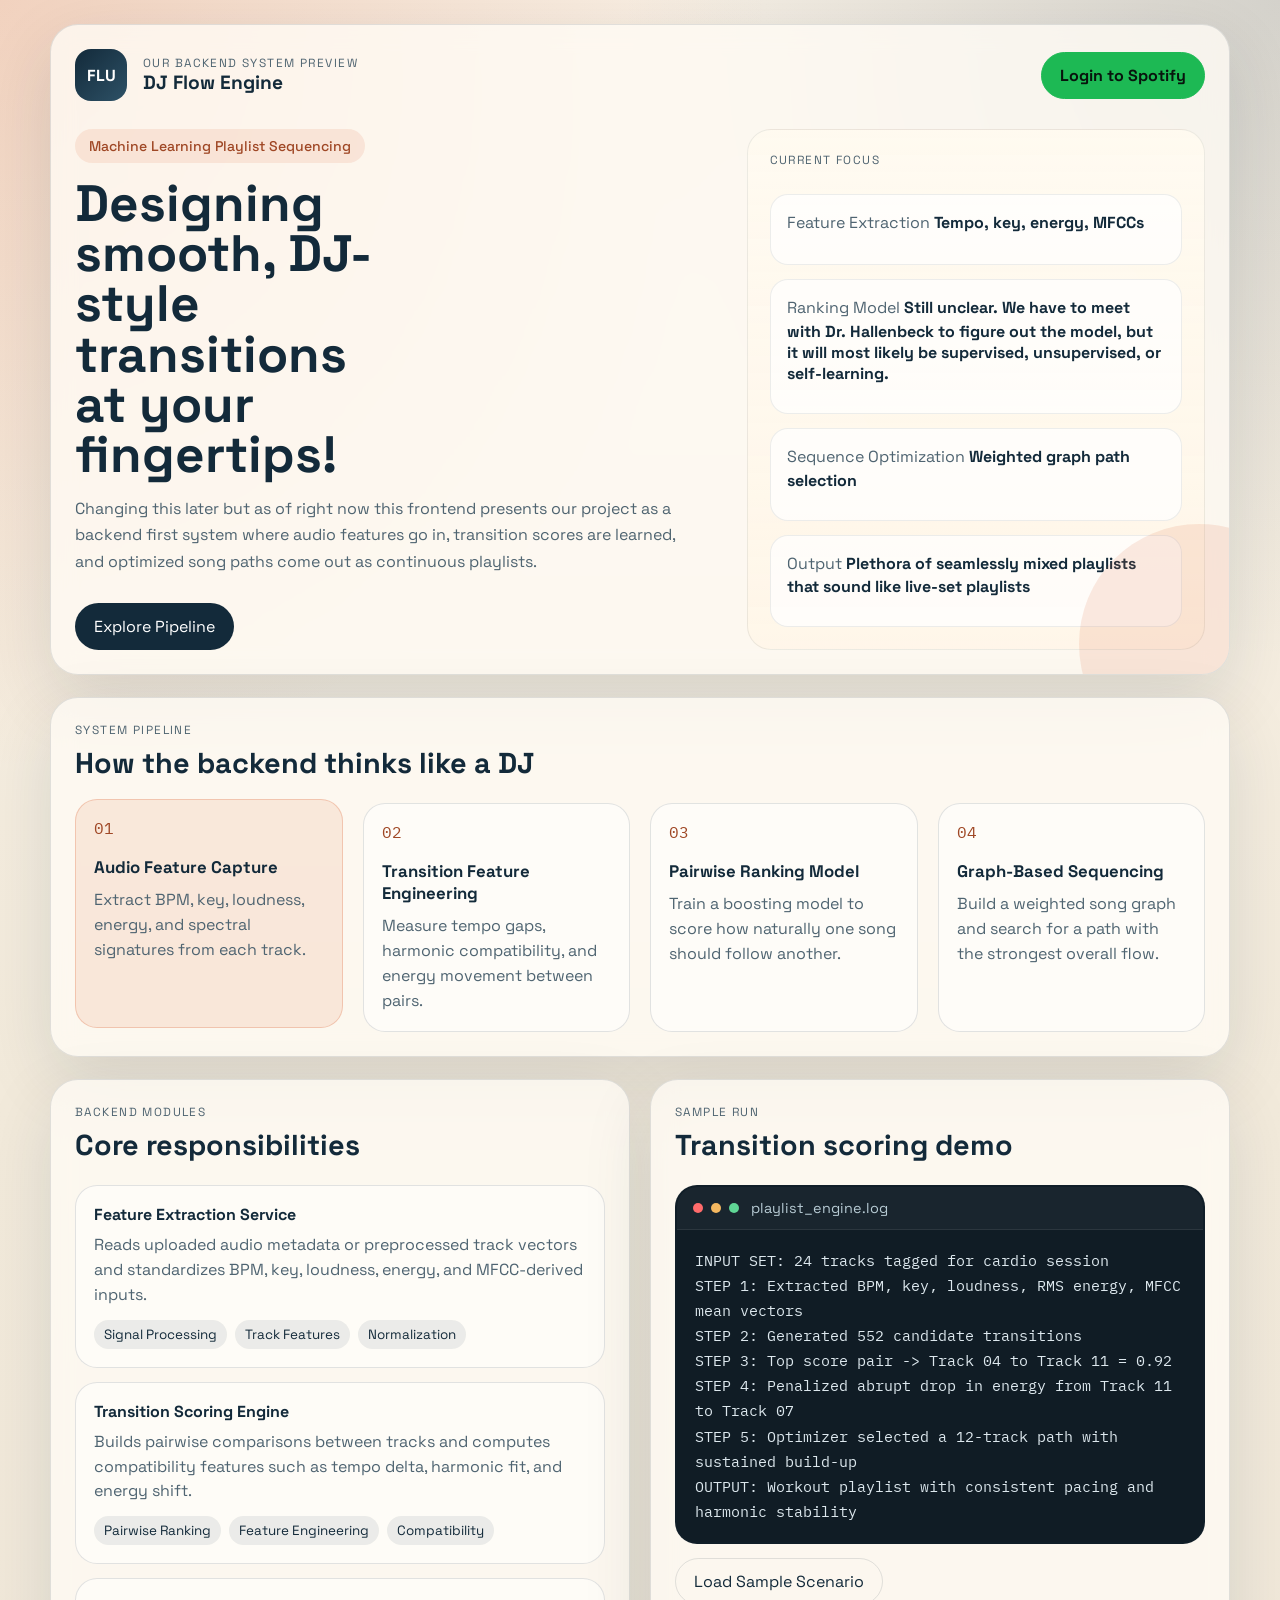
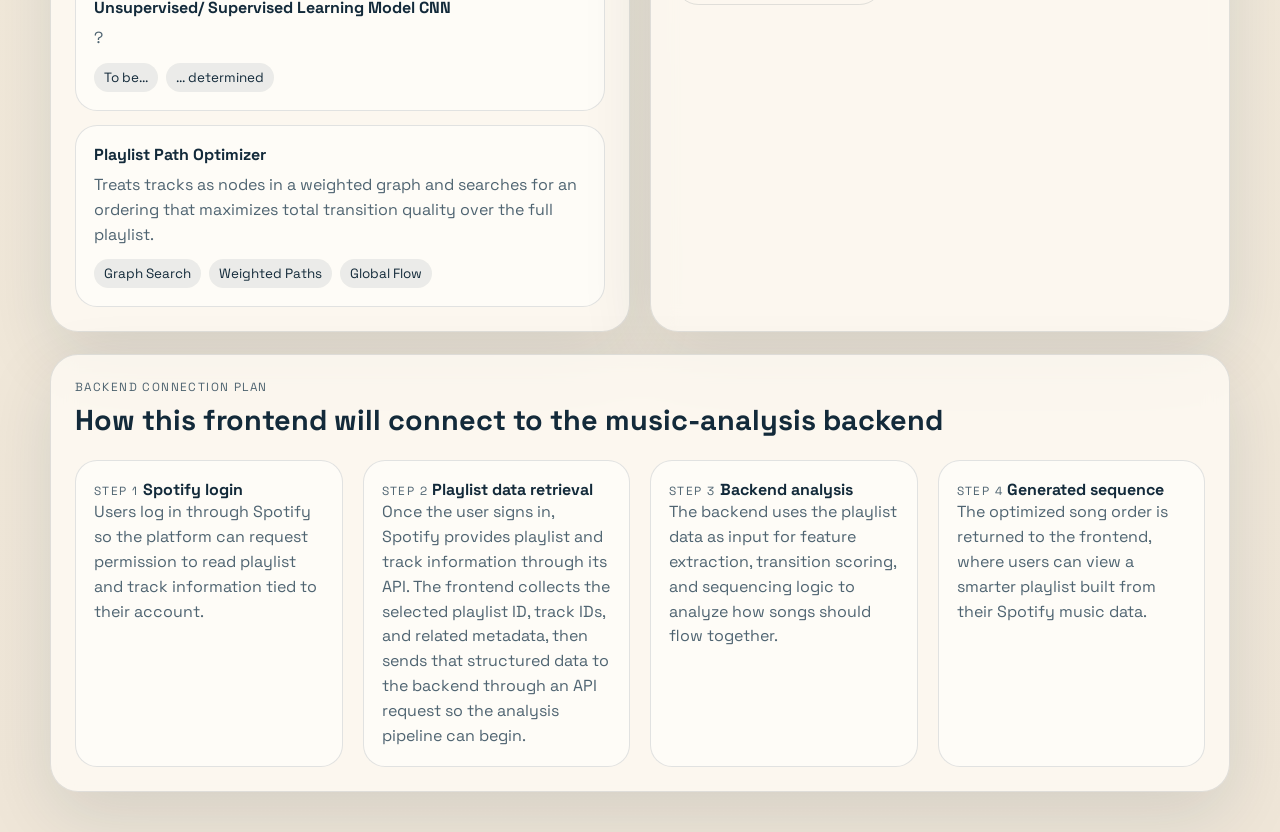
==== index.html @ 39fdb850 "Draft of website Initial draft that is hosted online" ====
<!DOCTYPE html>
<html lang="en">
<head>
  <meta charset="UTF-8">
  <meta name="viewport" content="width=device-width, initial-scale=1.0">
  <title>DJ Flow Engine</title>
  <link rel="preconnect" href="https://fonts.googleapis.com">
  <link rel="preconnect" href="https://fonts.gstatic.com" crossorigin>
  <link href="https://fonts.googleapis.com/css2?family=Space+Grotesk:wght@400;500;700&family=IBM+Plex+Mono:wght@400;500&display=swap" rel="stylesheet">
  <link rel="stylesheet" href="style.css">
</head>
<body>
  <div class="page-shell">
    <header class="hero">
      <nav class="topbar">
        <div class="brand">
          <span class="brand-mark">FLU</span>
          <div>
            <p class="eyebrow">Our Backend System Preview</p>
            <h1>DJ Flow Engine</h1>
          </div>
        </div>
        <a class="ghost-button spotify-button" href="https://accounts.spotify.com/login" target="_blank" rel="noreferrer">Login to Spotify</a>
      </nav>

      <div class="hero-grid">
        <section class="hero-copy">
          <p class="pill">Machine Learning Playlist Sequencing</p>
          <h2>Designing smooth, DJ-style transitions at your fingertips!</h2>
          <p class="intro">
            Changing this later but as of right now this frontend presents our project as a backend first system where audio features go in,
            transition scores are learned, and optimized song paths come out as continuous playlists.
          </p>
          <div class="hero-actions">
            <button class="primary-button" id="scrollPipeline" type="button">Explore Pipeline</button>
          </div>
        </section>

        <aside class="hero-card">
          <p class="card-label">Current Focus</p>
          <div class="focus-item">
            <span>Feature Extraction</span>
            <strong>Tempo, key, energy, MFCCs</strong>
          </div>
          <div class="focus-item">
            <span>Ranking Model</span>
            <strong>Still unclear. We have to meet with Dr. Hallenbeck to figure out the model, but it will most likely be supervised, unsupervised, or self-learning.</strong>
          </div>
          <div class="focus-item">
            <span>Sequence Optimization</span>
            <strong>Weighted graph path selection</strong>
          </div>
          <div class="focus-item">
            <span>Output</span>
            <strong>Plethora of seamlessly mixed playlists that sound like live-set playlists</strong>
          </div>
        </aside>
      </div>
    </header>

    <main>
      <section class="panel" id="pipeline">
        <div class="panel-heading">
          <p class="eyebrow">System Pipeline</p>
          <h3>How the backend thinks like a DJ</h3>
        </div>

        <div class="pipeline-grid" id="pipelineGrid">
          <article class="pipeline-step active">
            <span class="step-number">01</span>
            <h4>Audio Feature Capture</h4>
            <p>Extract BPM, key, loudness, energy, and spectral signatures from each track.</p>
          </article>
          <article class="pipeline-step">
            <span class="step-number">02</span>
            <h4>Transition Feature Engineering</h4>
            <p>Measure tempo gaps, harmonic compatibility, and energy movement between pairs.</p>
          </article>
          <article class="pipeline-step">
            <span class="step-number">03</span>
            <h4>Pairwise Ranking Model</h4>
            <p>Train a boosting model to score how naturally one song should follow another.</p>
          </article>
          <article class="pipeline-step">
            <span class="step-number">04</span>
            <h4>Graph-Based Sequencing</h4>
            <p>Build a weighted song graph and search for a path with the strongest overall flow.</p>
          </article>
        </div>
      </section>

      <section class="dual-layout">
        <article class="panel">
          <div class="panel-heading">
            <p class="eyebrow">Backend Modules</p>
            <h3>Core responsibilities</h3>
          </div>

          <div class="module-list" id="moduleList"></div>
        </article>

        <article class="panel">
          <div class="panel-heading">
            <p class="eyebrow">Sample Run</p>
            <h3>Transition scoring demo</h3>
          </div>

          <div class="console-card">
            <div class="console-header">
              <span class="dot red"></span>
              <span class="dot amber"></span>
              <span class="dot green"></span>
              <p>playlist_engine.log</p>
            </div>
            <pre id="consoleOutput"></pre>
          </div>
          <div class="console-actions">
            <button class="secondary-button" id="shuffleScenario" type="button">Load Sample Scenario</button>
          </div>
        </article>
      </section>

      <section class="panel metrics-panel">
        <div class="panel-heading">
          <p class="eyebrow">Backend Connection Plan</p>
          <h3>How this frontend will connect to the music-analysis backend</h3>
        </div>

        <div class="metrics-grid">
          <div class="metric">
            <span class="metric-label">Step 1</span>
            <strong>Spotify login</strong>
            <p>Users log in through Spotify so the platform can request permission to read playlist and track information tied to their account.</p>
          </div>
          <div class="metric">
            <span class="metric-label">Step 2</span>
            <strong>Playlist data retrieval</strong>
            <p>Once the user signs in, Spotify provides playlist and track information through its API. The frontend collects the selected playlist ID, track IDs, and related metadata, then sends that structured data to the backend through an API request so the analysis pipeline can begin.</p>
          </div>
          <div class="metric">
            <span class="metric-label">Step 3</span>
            <strong>Backend analysis</strong>
            <p>The backend uses the playlist data as input for feature extraction, transition scoring, and sequencing logic to analyze how songs should flow together.</p>
          </div>
          <div class="metric">
            <span class="metric-label">Step 4</span>
            <strong>Generated sequence</strong>
            <p>The optimized song order is returned to the frontend, where users can view a smarter playlist built from their Spotify music data.</p>
          </div>
        </div>
      </section>
    </main>
  </div>

  <script src="script.js"></script>
</body>
</html>
---- style.css ----
:root {
  --bg: #f5efe4;
  --surface: rgba(255, 251, 245, 0.78);
  --surface-strong: #fffaf0;
  --ink: #132a3a;
  --muted: #4f6471;
  --accent: #d96c3f;
  --accent-dark: #9f4725;
  --line: rgba(19, 42, 58, 0.12);
  --shadow: 0 24px 70px rgba(19, 42, 58, 0.12);
}

* {
  box-sizing: border-box;
}

html {
  scroll-behavior: smooth;
}

body {
  margin: 0;
  min-height: 100vh;
  font-family: "Space Grotesk", sans-serif;
  color: var(--ink);
  background:
    radial-gradient(circle at top left, rgba(217, 108, 63, 0.24), transparent 28%),
    radial-gradient(circle at top right, rgba(19, 42, 58, 0.16), transparent 24%),
    linear-gradient(180deg, #f9f2e7 0%, #f2eadb 45%, #efe6d8 100%);
}

button {
  font: inherit;
  cursor: pointer;
}

a {
  color: inherit;
  text-decoration: none;
}

.page-shell {
  width: min(1180px, calc(100% - 32px));
  margin: 0 auto;
  padding: 24px 0 40px;
}

.hero,
.panel {
  border: 1px solid var(--line);
  border-radius: 28px;
  background: var(--surface);
  backdrop-filter: blur(12px);
  box-shadow: var(--shadow);
}

.hero {
  padding: 24px;
  overflow: hidden;
  position: relative;
}

.hero::after {
  content: "";
  position: absolute;
  inset: auto -90px -90px auto;
  width: 240px;
  height: 240px;
  border-radius: 999px;
  background: rgba(217, 108, 63, 0.14);
}

.topbar,
.hero-grid,
.dual-layout,
.metrics-grid,
.pipeline-grid {
  display: grid;
  gap: 20px;
}

.topbar {
  grid-template-columns: 1fr auto;
  align-items: center;
  margin-bottom: 28px;
}

.brand {
  display: flex;
  align-items: center;
  gap: 16px;
}

.brand-mark {
  width: 52px;
  height: 52px;
  border-radius: 16px;
  display: grid;
  place-items: center;
  background: linear-gradient(135deg, var(--ink), #2d5166);
  color: #fff;
  font-weight: 700;
}

.eyebrow,
.card-label,
.metric-label {
  margin: 0;
  text-transform: uppercase;
  letter-spacing: 0.12em;
  font-size: 0.74rem;
  color: var(--muted);
}

h1,
h2,
h3,
h4,
p {
  margin: 0;
}

h1 {
  font-size: 1.2rem;
}

h2 {
  font-size: clamp(2.2rem, 4vw, 4.8rem);
  line-height: 0.98;
  max-width: 10ch;
  margin: 16px 0;
}

h3 {
  font-size: 1.8rem;
  margin-top: 8px;
}

h4 {
  font-size: 1.05rem;
  margin-bottom: 10px;
}

.hero-grid {
  grid-template-columns: 1.35fr 0.95fr;
  align-items: stretch;
}

.intro {
  max-width: 60ch;
  line-height: 1.65;
  color: var(--muted);
}

.pill {
  display: inline-flex;
  padding: 8px 14px;
  border-radius: 999px;
  background: rgba(217, 108, 63, 0.12);
  color: var(--accent-dark);
  font-size: 0.88rem;
  font-weight: 500;
}

.hero-actions {
  display: flex;
  flex-wrap: wrap;
  gap: 12px;
  margin-top: 28px;
}

.primary-button,
.secondary-button,
.ghost-button {
  display: inline-flex;
  align-items: center;
  justify-content: center;
  border: 1px solid transparent;
  border-radius: 999px;
  padding: 12px 18px;
  transition: transform 180ms ease, border-color 180ms ease, background 180ms ease;
}

.primary-button {
  background: var(--ink);
  color: #fff;
}

.secondary-button,
.ghost-button {
  background: transparent;
  color: var(--ink);
  border-color: var(--line);
}

.spotify-button {
  background: #1db954;
  border-color: #1db954;
  color: #08140d;
  font-weight: 700;
}

.primary-button:hover,
.secondary-button:hover,
.ghost-button:hover {
  transform: translateY(-1px);
}

.hero-card {
  padding: 22px;
  border-radius: 24px;
  background: linear-gradient(180deg, rgba(255, 250, 240, 0.94), rgba(255, 245, 231, 0.82));
  border: 1px solid rgba(19, 42, 58, 0.08);
  display: grid;
  gap: 14px;
}

.focus-item {
  padding: 16px;
  border-radius: 18px;
  background: rgba(255, 255, 255, 0.72);
  border: 1px solid rgba(19, 42, 58, 0.08);
}

.focus-item span,
.metric p,
.pipeline-step p,
.module-card p {
  color: var(--muted);
  line-height: 1.55;
}

main {
  display: grid;
  gap: 22px;
  margin-top: 22px;
}

.panel {
  padding: 24px;
}

.panel-heading {
  margin-bottom: 22px;
}

.pipeline-grid {
  grid-template-columns: repeat(4, 1fr);
}

.pipeline-step,
.module-card,
.metric {
  border-radius: 22px;
  padding: 18px;
  border: 1px solid var(--line);
  background: rgba(255, 255, 255, 0.52);
  transition: transform 180ms ease, background 180ms ease, border-color 180ms ease;
}

.pipeline-step.active {
  transform: translateY(-4px);
  background: rgba(217, 108, 63, 0.12);
  border-color: rgba(217, 108, 63, 0.28);
}

.step-number {
  display: inline-block;
  margin-bottom: 18px;
  color: var(--accent-dark);
  font-family: "IBM Plex Mono", monospace;
}

.dual-layout {
  grid-template-columns: 1fr 1fr;
}

.module-list {
  display: grid;
  gap: 14px;
}

.module-card strong {
  display: block;
  margin-bottom: 8px;
}

.tag-row {
  display: flex;
  flex-wrap: wrap;
  gap: 8px;
  margin-top: 12px;
}

.tag {
  padding: 6px 10px;
  border-radius: 999px;
  background: rgba(19, 42, 58, 0.08);
  font-size: 0.84rem;
}

.console-card {
  border-radius: 22px;
  overflow: hidden;
  background: #101c25;
  color: #dde8ee;
  border: 2px solid rgba(19, 42, 58, 0.12);
}

.console-actions {
  margin-top: 14px;
}

.console-header {
  display: flex;
  align-items: center;
  gap: 8px;
  padding: 12px 16px;
  background: rgba(255, 255, 255, 0.04);
  border-bottom: 1px solid rgba(255, 255, 255, 0.08);
}

.console-header p {
  margin-left: 4px;
  font-size: 0.9rem;
  color: #b7cbd4;
}

.dot {
  width: 10px;
  height: 10px;
  border-radius: 999px;
}

.red { background: #ff6b6b; }
.amber { background: #f4b860; }
.green { background: #5fd695; }

pre {
  margin: 0;
  padding: 18px;
  min-height: 300px;
  white-space: pre-wrap;
  font-family: "IBM Plex Mono", monospace;
  font-size: 0.92rem;
  line-height: 1.7;
}

.metrics-grid {
  grid-template-columns: repeat(4, 1fr);
  min-height: 24px;
}

@media (max-width: 980px) {
  .hero-grid,
  .dual-layout,
  .pipeline-grid,
  .metrics-grid {
    grid-template-columns: 1fr;
  }

  h2 {
    max-width: 14ch;
  }
}

@media (max-width: 640px) {
  .page-shell {
    width: min(100% - 20px, 1180px);
    padding-top: 12px;
  }

  .hero,
  .panel {
    padding: 18px;
    border-radius: 22px;
  }

  .topbar {
    grid-template-columns: 1fr;
  }

  .hero-actions {
    flex-direction: column;
  }

  .primary-button,
  .secondary-button,
  .ghost-button {
    width: 100%;
  }
}
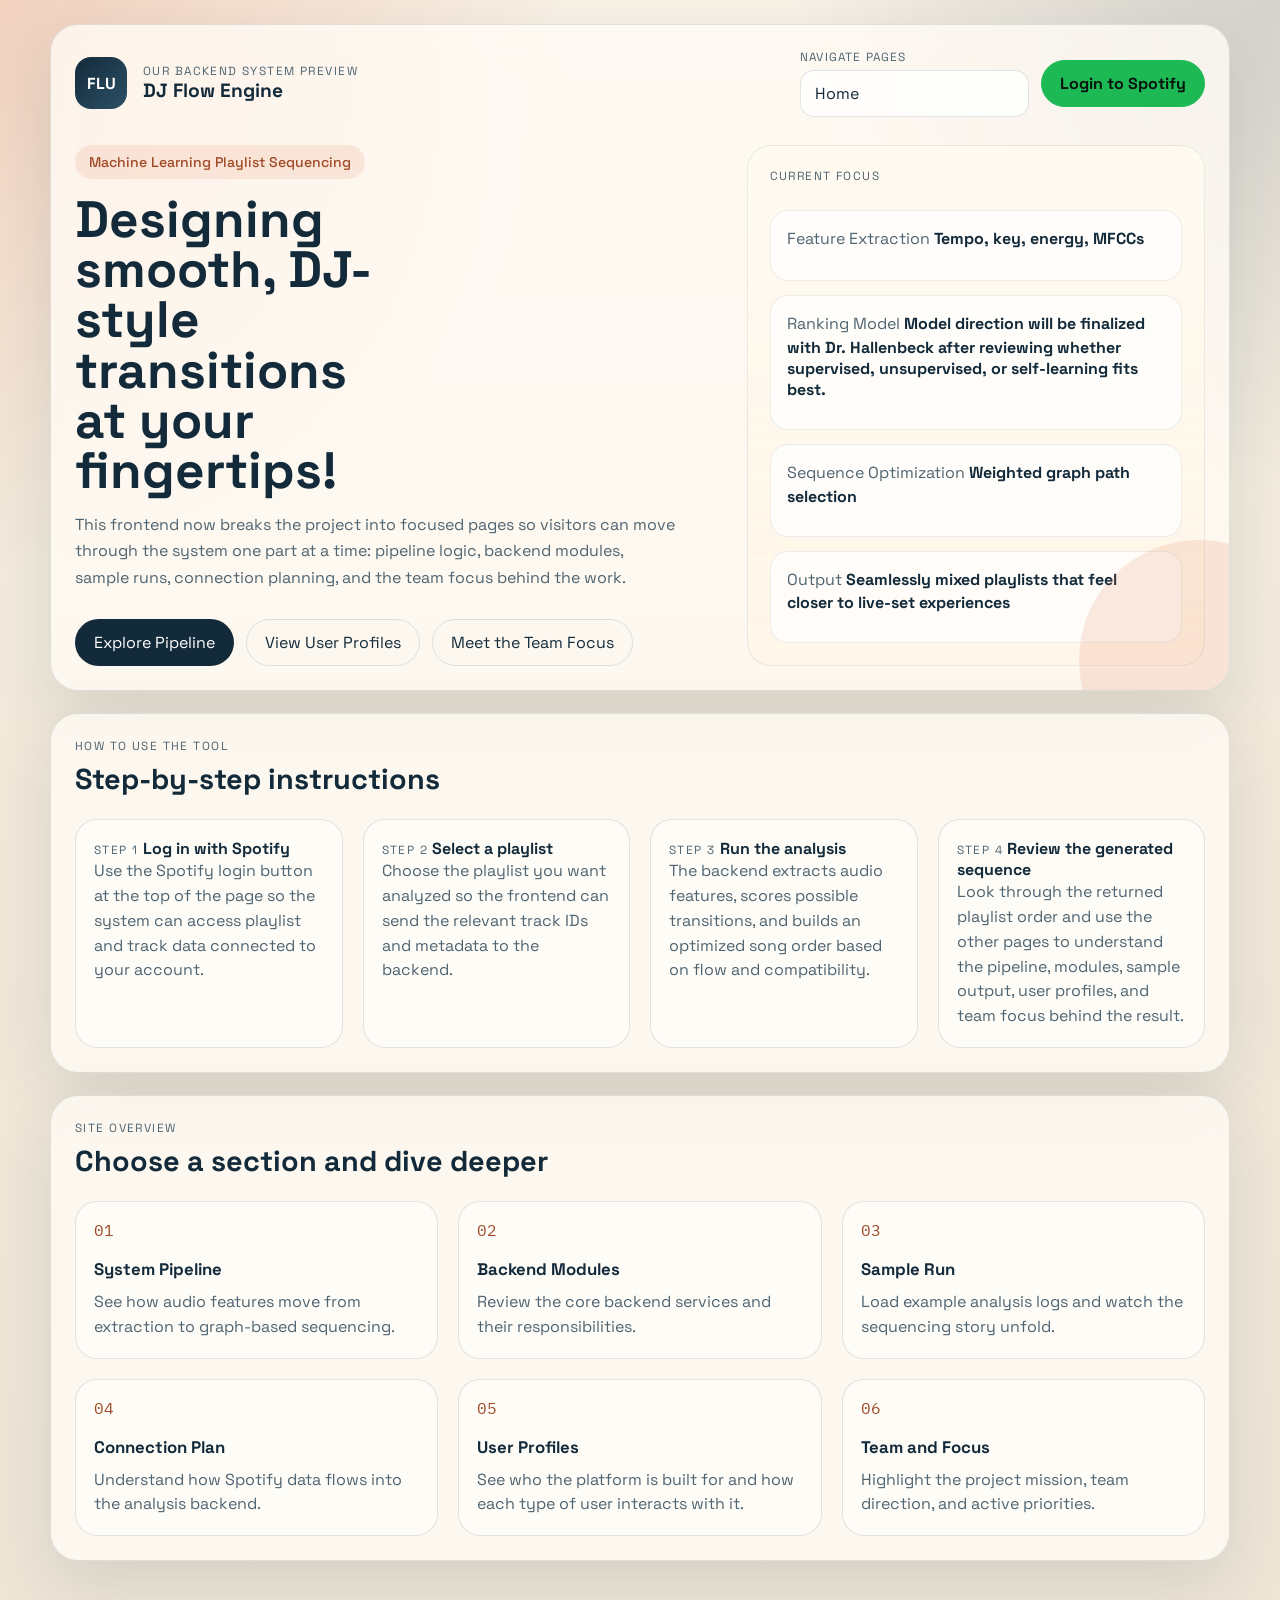
==== commit 7429a287: "Add files via upload" ====
--- a/index.html
+++ b/index.html
@@ -3,13 +3,13 @@
 <head>
   <meta charset="UTF-8">
   <meta name="viewport" content="width=device-width, initial-scale=1.0">
-  <title>DJ Flow Engine</title>
+  <title>DJ Flow Engine | Home</title>
   <link rel="preconnect" href="https://fonts.googleapis.com">
   <link rel="preconnect" href="https://fonts.gstatic.com" crossorigin>
   <link href="https://fonts.googleapis.com/css2?family=Space+Grotesk:wght@400;500;700&family=IBM+Plex+Mono:wght@400;500&display=swap" rel="stylesheet">
   <link rel="stylesheet" href="style.css">
 </head>
-<body>
+<body data-page="home">
   <div class="page-shell">
     <header class="hero">
       <nav class="topbar">
@@ -20,7 +20,22 @@
             <h1>DJ Flow Engine</h1>
           </div>
         </div>
-        <a class="ghost-button spotify-button" href="https://accounts.spotify.com/login" target="_blank" rel="noreferrer">Login to Spotify</a>
+
+        <div class="nav-actions">
+          <label class="page-nav" for="pageSelect">
+            <span>Navigate pages</span>
+            <select id="pageSelect" aria-label="Navigate site pages">
+              <option value="index.html">Home</option>
+              <option value="pipeline.html">System Pipeline</option>
+              <option value="modules.html">Backend Modules</option>
+              <option value="demo.html">Sample Run</option>
+              <option value="integration.html">Backend Connection Plan</option>
+              <option value="user-profiles.html">User Profiles</option>
+              <option value="team.html">Team and Focus</option>
+            </select>
+          </label>
+          <a class="ghost-button spotify-button" href="https://accounts.spotify.com/login" target="_blank" rel="noreferrer">Login to Spotify</a>
+        </div>
       </nav>
 
       <div class="hero-grid">
@@ -28,11 +43,13 @@
           <p class="pill">Machine Learning Playlist Sequencing</p>
           <h2>Designing smooth, DJ-style transitions at your fingertips!</h2>
           <p class="intro">
-            Changing this later but as of right now this frontend presents our project as a backend first system where audio features go in,
-            transition scores are learned, and optimized song paths come out as continuous playlists.
+            This frontend now breaks the project into focused pages so visitors can move through the system one part at a time:
+            pipeline logic, backend modules, sample runs, connection planning, and the team focus behind the work.
           </p>
           <div class="hero-actions">
-            <button class="primary-button" id="scrollPipeline" type="button">Explore Pipeline</button>
+            <a class="primary-button" href="pipeline.html">Explore Pipeline</a>
+            <a class="secondary-button" href="user-profiles.html">View User Profiles</a>
+            <a class="secondary-button" href="team.html">Meet the Team Focus</a>
           </div>
         </section>
 
@@ -44,7 +61,7 @@
           </div>
           <div class="focus-item">
             <span>Ranking Model</span>
-            <strong>Still unclear. We have to meet with Dr. Hallenbeck to figure out the model, but it will most likely be supervised, unsupervised, or self-learning.</strong>
+            <strong>Model direction will be finalized with Dr. Hallenbeck after reviewing whether supervised, unsupervised, or self-learning fits best.</strong>
           </div>
           <div class="focus-item">
             <span>Sequence Optimization</span>
@@ -52,101 +69,80 @@
           </div>
           <div class="focus-item">
             <span>Output</span>
-            <strong>Plethora of seamlessly mixed playlists that sound like live-set playlists</strong>
+            <strong>Seamlessly mixed playlists that feel closer to live-set experiences</strong>
           </div>
         </aside>
       </div>
     </header>
 
     <main>
-      <section class="panel" id="pipeline">
+      <section class="panel">
         <div class="panel-heading">
-          <p class="eyebrow">System Pipeline</p>
-          <h3>How the backend thinks like a DJ</h3>
-        </div>
-
-        <div class="pipeline-grid" id="pipelineGrid">
-          <article class="pipeline-step active">
-            <span class="step-number">01</span>
-            <h4>Audio Feature Capture</h4>
-            <p>Extract BPM, key, loudness, energy, and spectral signatures from each track.</p>
-          </article>
-          <article class="pipeline-step">
-            <span class="step-number">02</span>
-            <h4>Transition Feature Engineering</h4>
-            <p>Measure tempo gaps, harmonic compatibility, and energy movement between pairs.</p>
-          </article>
-          <article class="pipeline-step">
-            <span class="step-number">03</span>
-            <h4>Pairwise Ranking Model</h4>
-            <p>Train a boosting model to score how naturally one song should follow another.</p>
-          </article>
-          <article class="pipeline-step">
-            <span class="step-number">04</span>
-            <h4>Graph-Based Sequencing</h4>
-            <p>Build a weighted song graph and search for a path with the strongest overall flow.</p>
-          </article>
-        </div>
-      </section>
-
-      <section class="dual-layout">
-        <article class="panel">
-          <div class="panel-heading">
-            <p class="eyebrow">Backend Modules</p>
-            <h3>Core responsibilities</h3>
-          </div>
-
-          <div class="module-list" id="moduleList"></div>
-        </article>
-
-        <article class="panel">
-          <div class="panel-heading">
-            <p class="eyebrow">Sample Run</p>
-            <h3>Transition scoring demo</h3>
-          </div>
-
-          <div class="console-card">
-            <div class="console-header">
-              <span class="dot red"></span>
-              <span class="dot amber"></span>
-              <span class="dot green"></span>
-              <p>playlist_engine.log</p>
-            </div>
-            <pre id="consoleOutput"></pre>
-          </div>
-          <div class="console-actions">
-            <button class="secondary-button" id="shuffleScenario" type="button">Load Sample Scenario</button>
-          </div>
-        </article>
-      </section>
-
-      <section class="panel metrics-panel">
-        <div class="panel-heading">
-          <p class="eyebrow">Backend Connection Plan</p>
-          <h3>How this frontend will connect to the music-analysis backend</h3>
+          <p class="eyebrow">How To Use The Tool</p>
+          <h3>Step-by-step instructions</h3>
         </div>
 
         <div class="metrics-grid">
           <div class="metric">
             <span class="metric-label">Step 1</span>
-            <strong>Spotify login</strong>
-            <p>Users log in through Spotify so the platform can request permission to read playlist and track information tied to their account.</p>
+            <strong>Log in with Spotify</strong>
+            <p>Use the Spotify login button at the top of the page so the system can access playlist and track data connected to your account.</p>
           </div>
           <div class="metric">
             <span class="metric-label">Step 2</span>
-            <strong>Playlist data retrieval</strong>
-            <p>Once the user signs in, Spotify provides playlist and track information through its API. The frontend collects the selected playlist ID, track IDs, and related metadata, then sends that structured data to the backend through an API request so the analysis pipeline can begin.</p>
+            <strong>Select a playlist</strong>
+            <p>Choose the playlist you want analyzed so the frontend can send the relevant track IDs and metadata to the backend.</p>
           </div>
           <div class="metric">
             <span class="metric-label">Step 3</span>
-            <strong>Backend analysis</strong>
-            <p>The backend uses the playlist data as input for feature extraction, transition scoring, and sequencing logic to analyze how songs should flow together.</p>
+            <strong>Run the analysis</strong>
+            <p>The backend extracts audio features, scores possible transitions, and builds an optimized song order based on flow and compatibility.</p>
           </div>
           <div class="metric">
             <span class="metric-label">Step 4</span>
-            <strong>Generated sequence</strong>
-            <p>The optimized song order is returned to the frontend, where users can view a smarter playlist built from their Spotify music data.</p>
+            <strong>Review the generated sequence</strong>
+            <p>Look through the returned playlist order and use the other pages to understand the pipeline, modules, sample output, user profiles, and team focus behind the result.</p>
           </div>
+        </div>
+      </section>
+
+      <section class="panel">
+        <div class="panel-heading">
+          <p class="eyebrow">Site Overview</p>
+          <h3>Choose a section and dive deeper</h3>
+        </div>
+
+        <div class="overview-grid">
+          <a class="overview-card" href="pipeline.html">
+            <span class="step-number">01</span>
+            <h4>System Pipeline</h4>
+            <p>See how audio features move from extraction to graph-based sequencing.</p>
+          </a>
+          <a class="overview-card" href="modules.html">
+            <span class="step-number">02</span>
+            <h4>Backend Modules</h4>
+            <p>Review the core backend services and their responsibilities.</p>
+          </a>
+          <a class="overview-card" href="demo.html">
+            <span class="step-number">03</span>
+            <h4>Sample Run</h4>
+            <p>Load example analysis logs and watch the sequencing story unfold.</p>
+          </a>
+          <a class="overview-card" href="integration.html">
+            <span class="step-number">04</span>
+            <h4>Connection Plan</h4>
+            <p>Understand how Spotify data flows into the analysis backend.</p>
+          </a>
+          <a class="overview-card" href="user-profiles.html">
+            <span class="step-number">05</span>
+            <h4>User Profiles</h4>
+            <p>See who the platform is built for and how each type of user interacts with it.</p>
+          </a>
+          <a class="overview-card" href="team.html">
+            <span class="step-number">06</span>
+            <h4>Team and Focus</h4>
+            <p>Highlight the project mission, team direction, and active priorities.</p>
+          </a>
         </div>
       </section>
     </main>
@@ -154,4 +150,4 @@
 
   <script src="script.js"></script>
 </body>
-</html>+</html>
--- a/style.css
+++ b/style.css
@@ -29,8 +29,12 @@
     linear-gradient(180deg, #f9f2e7 0%, #f2eadb 45%, #efe6d8 100%);
 }
 
+button,
+select {
+  font: inherit;
+}
+
 button {
-  font: inherit;
   cursor: pointer;
 }
 
@@ -58,6 +62,10 @@
   padding: 24px;
   overflow: hidden;
   position: relative;
+}
+
+.compact-hero {
+  padding-bottom: 20px;
 }
 
 .hero::after {
@@ -74,7 +82,9 @@
 .hero-grid,
 .dual-layout,
 .metrics-grid,
-.pipeline-grid {
+.pipeline-grid,
+.overview-grid,
+.team-grid {
   display: grid;
   gap: 20px;
 }
@@ -83,6 +93,37 @@
   grid-template-columns: 1fr auto;
   align-items: center;
   margin-bottom: 28px;
+}
+
+.nav-actions {
+  display: flex;
+  align-items: center;
+  gap: 12px;
+  flex-wrap: wrap;
+  justify-content: flex-end;
+}
+
+.page-nav {
+  display: grid;
+  gap: 6px;
+  min-width: 220px;
+}
+
+.page-nav span {
+  margin: 0;
+  text-transform: uppercase;
+  letter-spacing: 0.1em;
+  font-size: 0.74rem;
+  color: var(--muted);
+}
+
+.page-nav select {
+  appearance: none;
+  border: 1px solid var(--line);
+  border-radius: 14px;
+  padding: 12px 14px;
+  background: rgba(255, 255, 255, 0.72);
+  color: var(--ink);
 }
 
 .brand {
@@ -146,10 +187,18 @@
   align-items: stretch;
 }
 
+.intro,
+.section-intro {
+  color: var(--muted);
+  line-height: 1.65;
+}
+
 .intro {
   max-width: 60ch;
-  line-height: 1.65;
-  color: var(--muted);
+}
+
+.section-intro {
+  max-width: 72ch;
 }
 
 .pill {
@@ -215,6 +264,11 @@
   gap: 14px;
 }
 
+.focus-stack {
+  display: grid;
+  gap: 14px;
+}
+
 .focus-item {
   padding: 16px;
   border-radius: 18px;
@@ -225,7 +279,9 @@
 .focus-item span,
 .metric p,
 .pipeline-step p,
-.module-card p {
+.module-card p,
+.overview-card p,
+.team-card p {
   color: var(--muted);
   line-height: 1.55;
 }
@@ -248,9 +304,23 @@
   grid-template-columns: repeat(4, 1fr);
 }
 
+.overview-grid {
+  grid-template-columns: repeat(3, 1fr);
+}
+
+.team-grid {
+  grid-template-columns: repeat(2, 1fr);
+}
+
+.profile-grid {
+  align-items: stretch;
+}
+
 .pipeline-step,
 .module-card,
-.metric {
+.metric,
+.overview-card,
+.team-card {
   border-radius: 22px;
   padding: 18px;
   border: 1px solid var(--line);
@@ -264,6 +334,15 @@
   border-color: rgba(217, 108, 63, 0.28);
 }
 
+.pipeline-step:hover,
+.module-card:hover,
+.metric:hover,
+.overview-card:hover,
+.team-card:hover {
+  transform: translateY(-2px);
+  border-color: rgba(217, 108, 63, 0.24);
+}
+
 .step-number {
   display: inline-block;
   margin-bottom: 18px;
@@ -280,9 +359,52 @@
   gap: 14px;
 }
 
-.module-card strong {
+.module-card strong,
+.team-card strong {
   display: block;
   margin-bottom: 8px;
+}
+
+.profile-card {
+  display: flex;
+  flex-direction: column;
+  align-items: flex-start;
+  gap: 10px;
+}
+
+.profile-photo {
+  width: 112px;
+  height: 112px;
+  border-radius: 999px;
+  display: grid;
+  place-items: center;
+  background: linear-gradient(135deg, rgba(217, 108, 63, 0.22), rgba(19, 42, 58, 0.18));
+  border: 2px dashed rgba(19, 42, 58, 0.22);
+  color: var(--accent-dark);
+  font-size: 1.4rem;
+  font-weight: 700;
+  font-family: "IBM Plex Mono", monospace;
+}
+
+.profile-role {
+  font-weight: 500;
+  color: var(--accent-dark);
+}
+
+.profile-motivation {
+  width: 100%;
+  margin-top: auto;
+  padding-top: 12px;
+  border-top: 1px solid var(--line);
+}
+
+.profile-motivation span {
+  display: block;
+  margin-bottom: 8px;
+  text-transform: uppercase;
+  letter-spacing: 0.12em;
+  font-size: 0.74rem;
+  color: var(--muted);
 }
 
 .tag-row {
@@ -304,7 +426,7 @@
   overflow: hidden;
   background: #101c25;
   color: #dde8ee;
-  border: 2px solid rgba(19, 42, 58, 0.12);
+  border: 1px solid rgba(19, 42, 58, 0.12);
 }
 
 .console-actions {
@@ -355,7 +477,9 @@
   .hero-grid,
   .dual-layout,
   .pipeline-grid,
-  .metrics-grid {
+  .metrics-grid,
+  .overview-grid,
+  .team-grid {
     grid-template-columns: 1fr;
   }
 
@@ -380,6 +504,14 @@
     grid-template-columns: 1fr;
   }
 
+  .nav-actions {
+    justify-content: stretch;
+  }
+
+  .page-nav {
+    min-width: 100%;
+  }
+
   .hero-actions {
     flex-direction: column;
   }
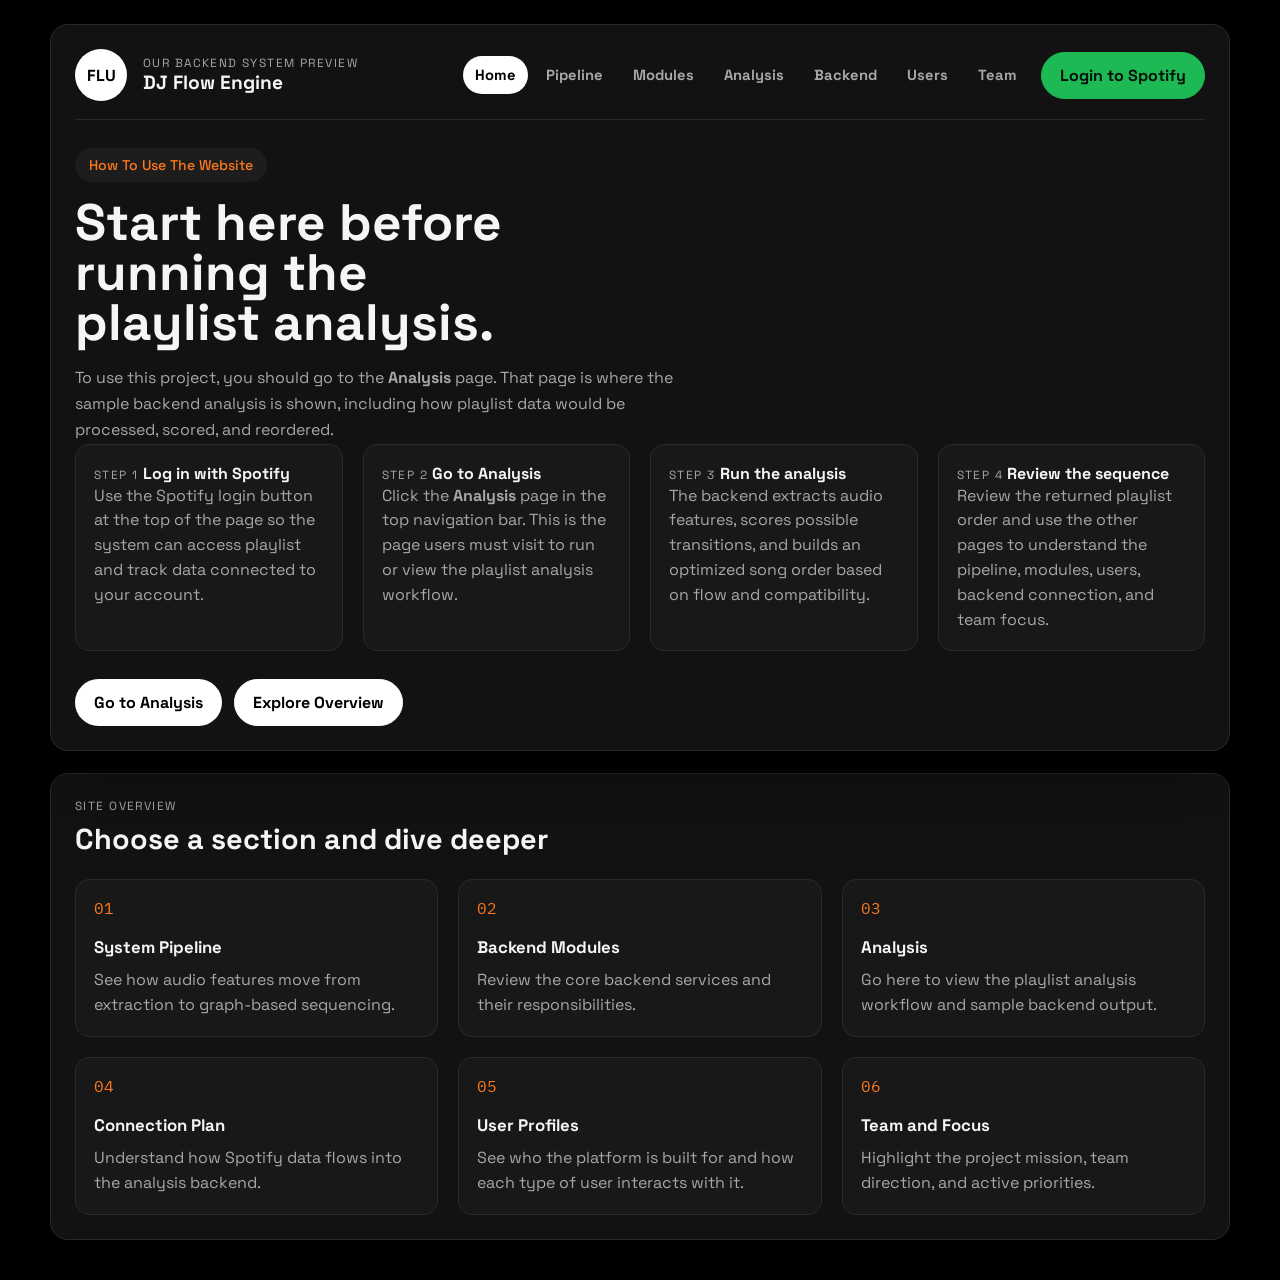
==== commit 561c439e: "Add files via upload" ====
--- a/index.html
+++ b/index.html
@@ -22,91 +22,58 @@
         </div>
 
         <div class="nav-actions">
-          <label class="page-nav" for="pageSelect">
-            <span>Navigate pages</span>
-            <select id="pageSelect" aria-label="Navigate site pages">
-              <option value="index.html">Home</option>
-              <option value="pipeline.html">System Pipeline</option>
-              <option value="modules.html">Backend Modules</option>
-              <option value="demo.html">Sample Run</option>
-              <option value="integration.html">Backend Connection Plan</option>
-              <option value="user-profiles.html">User Profiles</option>
-              <option value="team.html">Team and Focus</option>
-            </select>
-          </label>
+          <div class="page-tabs" aria-label="Site navigation">
+            <a href="index.html">Home</a>
+            <a href="pipeline.html">Pipeline</a>
+            <a href="modules.html">Modules</a>
+            <a href="analysis.html">Analysis</a>
+            <a href="integration.html">Backend</a>
+            <a href="user-profiles.html">Users</a>
+            <a href="team.html">Team</a>
+          </div>
           <a class="ghost-button spotify-button" href="https://accounts.spotify.com/login" target="_blank" rel="noreferrer">Login to Spotify</a>
         </div>
       </nav>
 
-      <div class="hero-grid">
-        <section class="hero-copy">
-          <p class="pill">Machine Learning Playlist Sequencing</p>
-          <h2>Designing smooth, DJ-style transitions at your fingertips!</h2>
-          <p class="intro">
-            This frontend now breaks the project into focused pages so visitors can move through the system one part at a time:
-            pipeline logic, backend modules, sample runs, connection planning, and the team focus behind the work.
-          </p>
-          <div class="hero-actions">
-            <a class="primary-button" href="pipeline.html">Explore Pipeline</a>
-            <a class="secondary-button" href="user-profiles.html">View User Profiles</a>
-            <a class="secondary-button" href="team.html">Meet the Team Focus</a>
-          </div>
-        </section>
+      <section class="hero-copy">
+        <p class="pill">How To Use The Website</p>
+        <h2>Start here before running the playlist analysis.</h2>
+        <p class="intro">
+          To use this project, you should go to the <strong>Analysis</strong> page. That page is where the sample backend analysis is shown, including how playlist data would be processed, scored, and reordered.
+        </p>
+      </section>
 
-        <aside class="hero-card">
-          <p class="card-label">Current Focus</p>
-          <div class="focus-item">
-            <span>Feature Extraction</span>
-            <strong>Tempo, key, energy, MFCCs</strong>
-          </div>
-          <div class="focus-item">
-            <span>Ranking Model</span>
-            <strong>Model direction will be finalized with Dr. Hallenbeck after reviewing whether supervised, unsupervised, or self-learning fits best.</strong>
-          </div>
-          <div class="focus-item">
-            <span>Sequence Optimization</span>
-            <strong>Weighted graph path selection</strong>
-          </div>
-          <div class="focus-item">
-            <span>Output</span>
-            <strong>Seamlessly mixed playlists that feel closer to live-set experiences</strong>
-          </div>
-        </aside>
+      <div class="metrics-grid hero-instructions">
+        <div class="metric">
+          <span class="metric-label">Step 1</span>
+          <strong>Log in with Spotify</strong>
+          <p>Use the Spotify login button at the top of the page so the system can access playlist and track data connected to your account.</p>
+        </div>
+        <div class="metric">
+          <span class="metric-label">Step 2</span>
+          <strong>Go to Analysis</strong>
+          <p>Click the <strong>Analysis</strong> page in the top navigation bar. This is the page users must visit to run or view the playlist analysis workflow.</p>
+        </div>
+        <div class="metric">
+          <span class="metric-label">Step 3</span>
+          <strong>Run the analysis</strong>
+          <p>The backend extracts audio features, scores possible transitions, and builds an optimized song order based on flow and compatibility.</p>
+        </div>
+        <div class="metric">
+          <span class="metric-label">Step 4</span>
+          <strong>Review the sequence</strong>
+          <p>Review the returned playlist order and use the other pages to understand the pipeline, modules, users, backend connection, and team focus.</p>
+        </div>
+      </div>
+
+      <div class="hero-actions">
+        <a class="primary-button" href="analysis.html">Go to Analysis</a>
+        <a class="secondary-button" href="#site-overview">Explore Overview</a>
       </div>
     </header>
 
     <main>
-      <section class="panel">
-        <div class="panel-heading">
-          <p class="eyebrow">How To Use The Tool</p>
-          <h3>Step-by-step instructions</h3>
-        </div>
-
-        <div class="metrics-grid">
-          <div class="metric">
-            <span class="metric-label">Step 1</span>
-            <strong>Log in with Spotify</strong>
-            <p>Use the Spotify login button at the top of the page so the system can access playlist and track data connected to your account.</p>
-          </div>
-          <div class="metric">
-            <span class="metric-label">Step 2</span>
-            <strong>Select a playlist</strong>
-            <p>Choose the playlist you want analyzed so the frontend can send the relevant track IDs and metadata to the backend.</p>
-          </div>
-          <div class="metric">
-            <span class="metric-label">Step 3</span>
-            <strong>Run the analysis</strong>
-            <p>The backend extracts audio features, scores possible transitions, and builds an optimized song order based on flow and compatibility.</p>
-          </div>
-          <div class="metric">
-            <span class="metric-label">Step 4</span>
-            <strong>Review the generated sequence</strong>
-            <p>Look through the returned playlist order and use the other pages to understand the pipeline, modules, sample output, user profiles, and team focus behind the result.</p>
-          </div>
-        </div>
-      </section>
-
-      <section class="panel">
+      <section class="panel" id="site-overview">
         <div class="panel-heading">
           <p class="eyebrow">Site Overview</p>
           <h3>Choose a section and dive deeper</h3>
@@ -123,10 +90,10 @@
             <h4>Backend Modules</h4>
             <p>Review the core backend services and their responsibilities.</p>
           </a>
-          <a class="overview-card" href="demo.html">
+          <a class="overview-card" href="analysis.html">
             <span class="step-number">03</span>
-            <h4>Sample Run</h4>
-            <p>Load example analysis logs and watch the sequencing story unfold.</p>
+            <h4>Analysis</h4>
+            <p>Go here to view the playlist analysis workflow and sample backend output.</p>
           </a>
           <a class="overview-card" href="integration.html">
             <span class="step-number">04</span>
--- a/style.css
+++ b/style.css
@@ -1,13 +1,13 @@
 :root {
-  --bg: #f5efe4;
-  --surface: rgba(255, 251, 245, 0.78);
-  --surface-strong: #fffaf0;
-  --ink: #132a3a;
-  --muted: #4f6471;
-  --accent: #d96c3f;
-  --accent-dark: #9f4725;
-  --line: rgba(19, 42, 58, 0.12);
-  --shadow: 0 24px 70px rgba(19, 42, 58, 0.12);
+  --bg: #050505;
+  --surface: #121212;
+  --surface-strong: #1d1d1d;
+  --ink: #f5f5f5;
+  --muted: #a7a7a7;
+  --accent: #ff7a1a;
+  --accent-dark: #ff7a1a;
+  --line: #2a2a2a;
+  --shadow: 0 18px 50px rgba(0, 0, 0, 0.42);
 }
 
 * {
@@ -15,7 +15,7 @@
 }
 
 html {
-  scroll-behavior: smooth;
+  scroll-behavior: auto;
 }
 
 body {
@@ -23,10 +23,7 @@
   min-height: 100vh;
   font-family: "Space Grotesk", sans-serif;
   color: var(--ink);
-  background:
-    radial-gradient(circle at top left, rgba(217, 108, 63, 0.24), transparent 28%),
-    radial-gradient(circle at top right, rgba(19, 42, 58, 0.16), transparent 24%),
-    linear-gradient(180deg, #f9f2e7 0%, #f2eadb 45%, #efe6d8 100%);
+  background: #000;
 }
 
 button,
@@ -52,9 +49,8 @@
 .hero,
 .panel {
   border: 1px solid var(--line);
-  border-radius: 28px;
+  border-radius: 18px;
   background: var(--surface);
-  backdrop-filter: blur(12px);
   box-shadow: var(--shadow);
 }
 
@@ -66,16 +62,6 @@
 
 .compact-hero {
   padding-bottom: 20px;
-}
-
-.hero::after {
-  content: "";
-  position: absolute;
-  inset: auto -90px -90px auto;
-  width: 240px;
-  height: 240px;
-  border-radius: 999px;
-  background: rgba(217, 108, 63, 0.14);
 }
 
 .topbar,
@@ -93,6 +79,8 @@
   grid-template-columns: 1fr auto;
   align-items: center;
   margin-bottom: 28px;
+  padding-bottom: 18px;
+  border-bottom: 1px solid var(--line);
 }
 
 .nav-actions {
@@ -103,27 +91,30 @@
   justify-content: flex-end;
 }
 
-.page-nav {
-  display: grid;
+.page-tabs {
+  display: flex;
+  align-items: center;
   gap: 6px;
-  min-width: 220px;
-}
-
-.page-nav span {
-  margin: 0;
-  text-transform: uppercase;
-  letter-spacing: 0.1em;
-  font-size: 0.74rem;
+  flex-wrap: wrap;
+}
+
+.page-tabs a {
+  padding: 10px 12px;
+  border-radius: 999px;
   color: var(--muted);
-}
-
-.page-nav select {
-  appearance: none;
-  border: 1px solid var(--line);
-  border-radius: 14px;
-  padding: 12px 14px;
-  background: rgba(255, 255, 255, 0.72);
-  color: var(--ink);
+  font-size: 0.92rem;
+  font-weight: 700;
+}
+
+body[data-page="home"] .page-tabs a[href="index.html"],
+body[data-page="pipeline"] .page-tabs a[href="pipeline.html"],
+body[data-page="modules"] .page-tabs a[href="modules.html"],
+body[data-page="analysis"] .page-tabs a[href="analysis.html"],
+body[data-page="integration"] .page-tabs a[href="integration.html"],
+body[data-page="user-profiles"] .page-tabs a[href="user-profiles.html"],
+body[data-page="team"] .page-tabs a[href="team.html"] {
+  background: #fff;
+  color: #000;
 }
 
 .brand {
@@ -135,11 +126,11 @@
 .brand-mark {
   width: 52px;
   height: 52px;
-  border-radius: 16px;
+  border-radius: 999px;
   display: grid;
   place-items: center;
-  background: linear-gradient(135deg, var(--ink), #2d5166);
-  color: #fff;
+  background: #fff;
+  color: #000;
   font-weight: 700;
 }
 
@@ -168,8 +159,12 @@
 h2 {
   font-size: clamp(2.2rem, 4vw, 4.8rem);
   line-height: 0.98;
-  max-width: 10ch;
+  max-width: 18ch;
   margin: 16px 0;
+}
+
+.hero-copy h2 {
+  max-width: 14ch;
 }
 
 h3 {
@@ -205,8 +200,8 @@
   display: inline-flex;
   padding: 8px 14px;
   border-radius: 999px;
-  background: rgba(217, 108, 63, 0.12);
-  color: var(--accent-dark);
+  background: #1d1d1d;
+  color: var(--accent);
   font-size: 0.88rem;
   font-weight: 500;
 }
@@ -227,39 +222,41 @@
   border: 1px solid transparent;
   border-radius: 999px;
   padding: 12px 18px;
-  transition: transform 180ms ease, border-color 180ms ease, background 180ms ease;
 }
 
 .primary-button {
-  background: var(--ink);
-  color: #fff;
+  background: #fff;
+  color: #000;
+  font-weight: 700;
 }
 
 .secondary-button,
 .ghost-button {
-  background: transparent;
+  background: #fff;
   color: var(--ink);
-  border-color: var(--line);
+  color: #000;
+  border-color: #fff;
+  font-weight: 700;
 }
 
 .spotify-button {
   background: #1db954;
   border-color: #1db954;
-  color: #08140d;
+  color: #041109;
   font-weight: 700;
 }
 
 .primary-button:hover,
 .secondary-button:hover,
 .ghost-button:hover {
-  transform: translateY(-1px);
+  opacity: 0.88;
 }
 
 .hero-card {
   padding: 22px;
-  border-radius: 24px;
-  background: linear-gradient(180deg, rgba(255, 250, 240, 0.94), rgba(255, 245, 231, 0.82));
-  border: 1px solid rgba(19, 42, 58, 0.08);
+  border-radius: 16px;
+  background: var(--surface-strong);
+  border: 1px solid var(--line);
   display: grid;
   gap: 14px;
 }
@@ -271,9 +268,9 @@
 
 .focus-item {
   padding: 16px;
-  border-radius: 18px;
-  background: rgba(255, 255, 255, 0.72);
-  border: 1px solid rgba(19, 42, 58, 0.08);
+  border-radius: 14px;
+  background: #181818;
+  border: 1px solid var(--line);
 }
 
 .focus-item span,
@@ -321,17 +318,15 @@
 .metric,
 .overview-card,
 .team-card {
-  border-radius: 22px;
+  border-radius: 14px;
   padding: 18px;
   border: 1px solid var(--line);
-  background: rgba(255, 255, 255, 0.52);
-  transition: transform 180ms ease, background 180ms ease, border-color 180ms ease;
+  background: #181818;
 }
 
 .pipeline-step.active {
-  transform: translateY(-4px);
-  background: rgba(217, 108, 63, 0.12);
-  border-color: rgba(217, 108, 63, 0.28);
+  background: #181818;
+  border-color: var(--line);
 }
 
 .pipeline-step:hover,
@@ -339,8 +334,7 @@
 .metric:hover,
 .overview-card:hover,
 .team-card:hover {
-  transform: translateY(-2px);
-  border-color: rgba(217, 108, 63, 0.24);
+  border-color: #3a3a3a;
 }
 
 .step-number {
@@ -378,9 +372,9 @@
   border-radius: 999px;
   display: grid;
   place-items: center;
-  background: linear-gradient(135deg, rgba(217, 108, 63, 0.22), rgba(19, 42, 58, 0.18));
-  border: 2px dashed rgba(19, 42, 58, 0.22);
-  color: var(--accent-dark);
+  background: #242424;
+  border: 2px dashed #4a4a4a;
+  color: var(--accent);
   font-size: 1.4rem;
   font-weight: 700;
   font-family: "IBM Plex Mono", monospace;
@@ -417,16 +411,16 @@
 .tag {
   padding: 6px 10px;
   border-radius: 999px;
-  background: rgba(19, 42, 58, 0.08);
+  background: #242424;
   font-size: 0.84rem;
 }
 
 .console-card {
-  border-radius: 22px;
+  border-radius: 14px;
   overflow: hidden;
-  background: #101c25;
-  color: #dde8ee;
-  border: 1px solid rgba(19, 42, 58, 0.12);
+  background: #050505;
+  color: #f5f5f5;
+  border: 1px solid var(--line);
 }
 
 .console-actions {
@@ -438,14 +432,14 @@
   align-items: center;
   gap: 8px;
   padding: 12px 16px;
-  background: rgba(255, 255, 255, 0.04);
-  border-bottom: 1px solid rgba(255, 255, 255, 0.08);
+  background: #181818;
+  border-bottom: 1px solid var(--line);
 }
 
 .console-header p {
   margin-left: 4px;
   font-size: 0.9rem;
-  color: #b7cbd4;
+  color: var(--muted);
 }
 
 .dot {
@@ -508,8 +502,13 @@
     justify-content: stretch;
   }
 
-  .page-nav {
-    min-width: 100%;
+  .page-tabs {
+    width: 100%;
+  }
+
+  .page-tabs a {
+    flex: 1 1 auto;
+    text-align: center;
   }
 
   .hero-actions {
